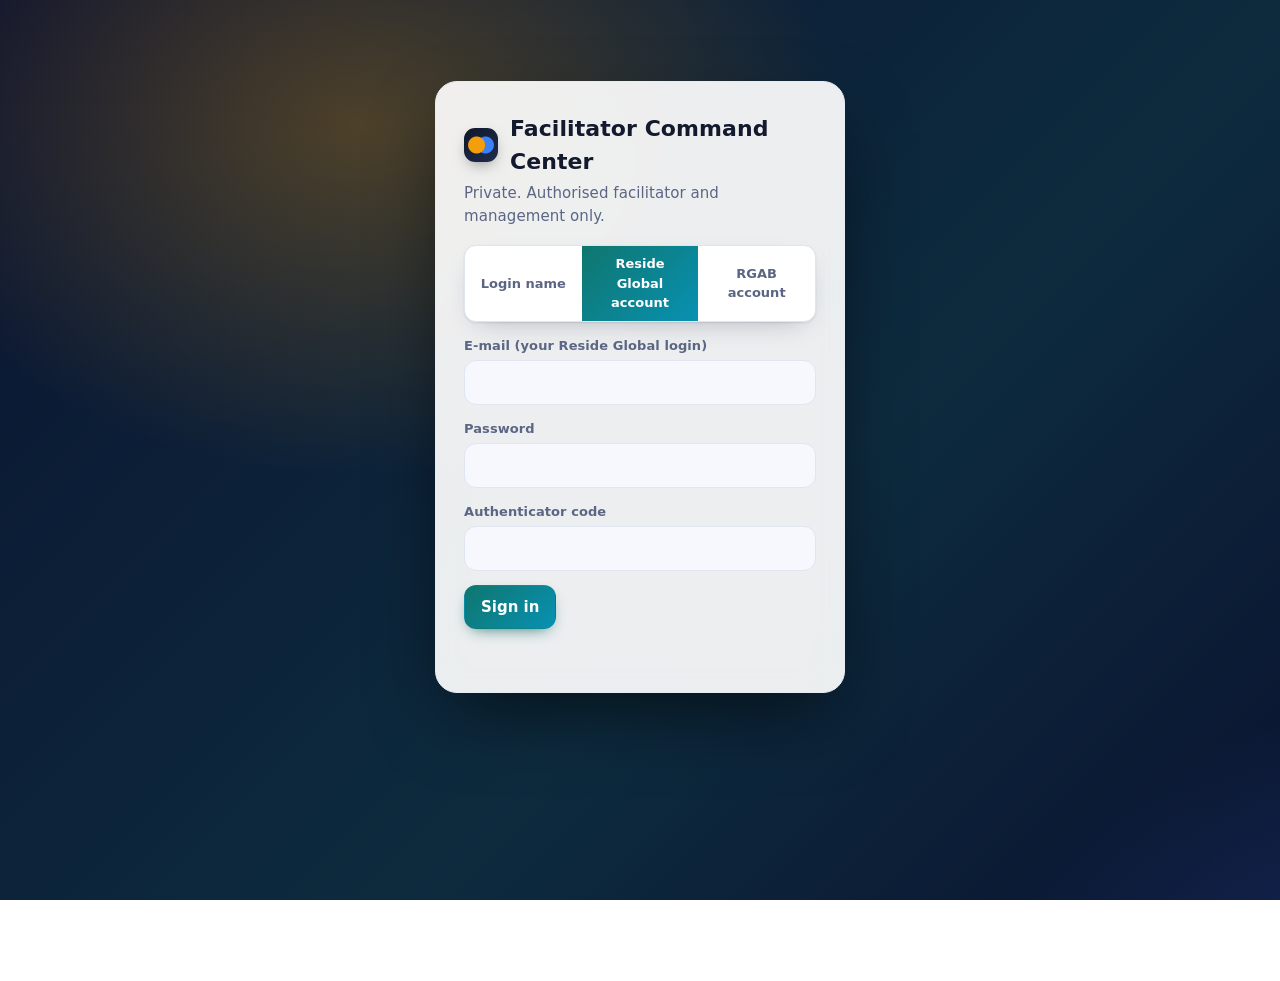
==== index.html @ 6a48bb51 "Sign in with the RGAB company login (second factor required) Co-Authored-By: Claude Sonnet 5.5 <nore" ====
<!doctype html>
<html lang="en">
<head>
<meta charset="utf-8">
<meta name="viewport" content="width=device-width, initial-scale=1">
<meta http-equiv="Content-Security-Policy" content="default-src 'none'; script-src 'self'; style-src 'self'; connect-src 'self' https://mkgsdipztitmxvixguhp.supabase.co https://prefxyrxilbxmtydtnqi.supabase.co https://ejbrvrzijsqytsrqgfqs.supabase.co; media-src 'self'; img-src 'self' data:; frame-src https://www.youtube-nocookie.com; base-uri 'none'; form-action 'none'">
<meta name="robots" content="noindex,nofollow">
<title>Facilitator Command Center</title>
<link rel="stylesheet" href="app.css">
</head>
<body>
<div id="app" aria-live="polite"></div>
<noscript>This application needs JavaScript.</noscript>
<script src="config.js"></script>
<script src="app.js"></script>
<script src="tour.js"></script>
</body>
</html>
---- app.css ----
/* Facilitator Command Center - "Aurora" theme. System fonts only; no inline styles anywhere (strict CSP). Every animation is off for reduced-motion users. */
:root {
  --bg: #eef1f8; --bg2: #e3e9fb; --panel: #ffffff; --panel2: #f6f8fd; --fg: #141a2e; --muted: #5b6684; --line: #dfe5f1;
  --brand: #0f766e; --brand2: #0891b2; --brand-fg: #ffffff; --ok: #0f8f62; --warn: #b45309; --bad: #d92d20;
  --rgos: #a64b00; --rgos-bg: #fff2d9; --rgos-ac: #f59e0b;
  --rgab: #1d4ed8; --rgab-bg: #e2ebff; --rgab-ac: #3b82f6;
  --focus: #0ea5e9; --shadow: 0 1px 2px #1b25461a, 0 10px 28px -14px #1b254659; --radius: 16px;
}
@media (prefers-color-scheme: dark) {
  :root { --bg: #0a0f1d; --bg2: #101831; --panel: #131a2d; --panel2: #18213a; --fg: #e9edfb; --muted: #9aa6c6; --line: #263154; --brand: #2dd4bf; --brand2: #38bdf8; --brand-fg: #04201d;
    --ok: #4ade9c; --warn: #fbbf5e; --bad: #ff8a80; --rgos: #fbbf5e; --rgos-bg: #3a2a0d; --rgos-ac: #f59e0b; --rgab: #8fb5ff; --rgab-bg: #15264d; --rgab-ac: #5b8cff;
    --focus: #38bdf8; --shadow: 0 1px 2px #0006, 0 14px 34px -16px #000a; }
}
* { box-sizing: border-box; }
html { scroll-behavior: smooth; }
body { margin: 0; color: var(--fg); font: 15px/1.5 "Segoe UI Variable Text", "Segoe UI", system-ui, -apple-system, Roboto, sans-serif; letter-spacing: .005em; min-height: 100vh;
  background: radial-gradient(1100px 420px at 85% -120px, color-mix(in srgb, var(--brand2) 16%, transparent), transparent 70%), radial-gradient(900px 380px at -10% -100px, color-mix(in srgb, var(--rgos-ac) 14%, transparent), transparent 70%), linear-gradient(180deg, var(--bg2) 0, var(--bg) 360px), var(--bg); background-attachment: fixed; }
button, input, select, textarea { font: inherit; color: inherit; }
:focus-visible { outline: 3px solid var(--focus); outline-offset: 2px; }
a { color: var(--brand); }
.hidden { display: none !important; }

/* ------------------------------------------------------------ login */
body:has(.login) { background: radial-gradient(700px 500px at 20% 10%, color-mix(in srgb, var(--rgos-ac) 28%, transparent), transparent 70%), radial-gradient(800px 560px at 85% 85%, color-mix(in srgb, var(--rgab-ac) 30%, transparent), transparent 70%), linear-gradient(135deg, #0b1330, #0d2b3e 60%, #0b1330); background-attachment: fixed; }
.login { max-width: 410px; margin: 9vh auto; padding: 30px 28px 24px; background: color-mix(in srgb, var(--panel) 92%, transparent); backdrop-filter: blur(14px); border: 1px solid color-mix(in srgb, #fff 24%, var(--line)); border-radius: 22px; box-shadow: 0 30px 80px -20px #000a; }
.login h1 { margin: 0 0 4px; font-size: 22px; display: flex; align-items: center; gap: 12px; }
.login h1::before, .topbar h1::before { content: ""; flex: none; width: 34px; height: 34px; border-radius: 11px; box-shadow: 0 6px 16px -6px #0008;
  background: radial-gradient(circle at 37% 50%, var(--rgos-ac) 0 8px, transparent 9px), radial-gradient(circle at 63% 50%, var(--rgab-ac) 0 8px, transparent 9px), linear-gradient(140deg, #0f172a, #1f2d4d); }
.login p { margin: 0 0 18px; color: var(--muted); }
.field { display: grid; gap: 5px; margin-bottom: 14px; }
.field label { font-size: 13px; font-weight: 600; color: var(--muted); }
.field input, .field select, input[type="date"], input[type="search"], input[type="text"], input[type="time"], input[type="datetime-local"], select { padding: 10px 12px; border: 1px solid var(--line); border-radius: 12px; background: var(--panel2); transition: border-color .15s, box-shadow .15s, background-color .15s; }
.field input:focus, input:focus, select:focus { outline: none; border-color: var(--focus); box-shadow: 0 0 0 4px color-mix(in srgb, var(--focus) 25%, transparent); background: var(--panel); }
.btn { padding: 10px 16px; border-radius: 12px; border: 1px solid transparent; background: linear-gradient(135deg, var(--brand), var(--brand2)); color: var(--brand-fg); font-weight: 600; cursor: pointer; box-shadow: 0 6px 16px -8px color-mix(in srgb, var(--brand) 80%, #000); }
.btn.secondary { background: var(--panel); color: var(--fg); border-color: var(--line); box-shadow: none; font-weight: 500; }
.btn.danger { background: linear-gradient(135deg, #e5483d, #b42318); color: #fff; box-shadow: 0 6px 16px -8px #b42318; }
.btn:disabled { opacity: .45; cursor: not-allowed; box-shadow: none; filter: grayscale(.4); }
.err { color: var(--bad); min-height: 1.4em; }
.ok { color: var(--ok); }

/* ------------------------------------------------------------ shell */
.topbar { display: flex; flex-wrap: wrap; align-items: center; gap: 10px; padding: 12px 22px; background: color-mix(in srgb, var(--panel) 78%, transparent); backdrop-filter: blur(16px) saturate(1.4); border-bottom: 1px solid var(--line); position: sticky; top: 0; z-index: 5; }
.topbar h1 { font-size: 18px; margin: 0 auto 0 0; display: flex; align-items: center; gap: 12px; letter-spacing: -.01em; }
.badge { padding: 4px 12px; border-radius: 999px; font-size: 12px; font-weight: 600; border: 1px solid var(--line); background: var(--panel2); color: var(--muted); }
.badge.warn { border-color: var(--warn); color: var(--warn); } .badge.bad { border-color: var(--bad); color: var(--bad); } .badge.ok { border-color: var(--ok); color: var(--ok); }
.banner { padding: 10px 22px; background: linear-gradient(90deg, #b42318, #e5483d); color: #fff; font-weight: 700; text-align: center; letter-spacing: .01em; }
.synth { padding: 7px 22px; background: color-mix(in srgb, var(--rgos-ac) 18%, var(--panel)); color: var(--fg); font-size: 12.5px; border-bottom: 1px solid var(--line); text-align: center; }
nav.tabs { display: flex; flex-wrap: wrap; gap: 6px; padding: 14px 22px 0; max-width: 1320px; margin: 0 auto; }
nav.tabs button { padding: 9px 16px; border: 1px solid transparent; border-radius: 999px; background: transparent; color: var(--muted); font-weight: 600; cursor: pointer; }
nav.tabs button:hover { background: color-mix(in srgb, var(--panel) 80%, transparent); color: var(--fg); }
nav.tabs button[aria-selected="true"] { background: var(--panel); color: var(--fg); border-color: var(--line); box-shadow: var(--shadow); }
nav.tabs button[aria-selected="true"]::after { content: ""; position: absolute; left: 18px; right: 18px; bottom: 3px; height: 3px; border-radius: 3px; background: linear-gradient(90deg, var(--brand), var(--brand2)); }
main { padding: 18px 22px 60px; max-width: 1320px; margin: 0 auto; }
.card { background: var(--panel); border: 1px solid var(--line); border-radius: var(--radius); padding: 18px; margin-bottom: 16px; box-shadow: var(--shadow); }
.card h2 { margin: 0 0 10px; font-size: 17px; letter-spacing: -.005em; }
.toolbar { display: flex; flex-wrap: wrap; gap: 10px; align-items: center; margin-bottom: 14px; }
.seg { display: inline-flex; border: 1px solid var(--line); border-radius: 12px; overflow: hidden; background: var(--panel); box-shadow: var(--shadow); }
.seg button { padding: 8px 14px; background: transparent; border: 0; cursor: pointer; font-weight: 600; color: var(--muted); }
.seg button:hover { color: var(--fg); background: var(--panel2); }
.seg button[aria-pressed="true"] { background: linear-gradient(135deg, var(--brand), var(--brand2)); color: var(--brand-fg); }
.title { font-weight: 700; margin: 0 6px; font-size: 16px; }

/* live numbers above the calendar (click to filter) */
.stats { display: grid; grid-template-columns: repeat(auto-fit, minmax(150px, 1fr)); gap: 12px; margin-bottom: 16px; }
.stat { position: relative; text-align: left; padding: 14px 16px 12px; border-radius: var(--radius); border: 1px solid var(--line); background: var(--panel); box-shadow: var(--shadow); cursor: pointer; overflow: hidden; }
.stat::before { content: ""; position: absolute; left: 0; top: 0; bottom: 0; width: 5px; background: var(--muted); }
.stat.s-RGOS::before { background: var(--rgos-ac); } .stat.s-RGAB::before { background: var(--rgab-ac); } .stat.s-ALL::before { background: linear-gradient(180deg, var(--brand), var(--brand2)); } .stat.s-ATT::before { background: var(--warn); }
.stat .num { display: block; font-size: 30px; line-height: 1.1; font-weight: 800; letter-spacing: -.02em; }
.stat .lbl { font-size: 12.5px; color: var(--muted); font-weight: 600; text-transform: uppercase; letter-spacing: .05em; }
.stat[aria-pressed="true"] { border-color: var(--focus); box-shadow: 0 0 0 3px color-mix(in srgb, var(--focus) 28%, transparent), var(--shadow); }
.stat.s-RGOS .num { color: var(--rgos); } .stat.s-RGAB .num { color: var(--rgab); } .stat.s-ATT .num { color: var(--warn); }

/* company markers: colour AND shape/text, never colour alone */
.co { display: inline-flex; align-items: center; gap: 5px; padding: 2px 10px; border-radius: 8px; font-size: 12px; font-weight: 800; letter-spacing: .03em; }
.co-RGOS { background: var(--rgos-bg); color: var(--rgos); border: 1px solid color-mix(in srgb, var(--rgos-ac) 55%, transparent); }
.co-RGOS::before { content: "\25A0"; color: var(--rgos-ac); }
.co-RGAB { background: var(--rgab-bg); color: var(--rgab); border: 1px solid color-mix(in srgb, var(--rgab-ac) 55%, transparent); }
.co-RGAB::before { content: "\25CF"; color: var(--rgab-ac); }

/* calendar */
.dayrow { position: relative; display: grid; grid-template-columns: 64px 1fr; gap: 10px; padding: 5px 0; min-height: 38px; }
.dayrow::before { content: ""; position: absolute; left: 70px; top: 0; bottom: 0; width: 2px; background: var(--line); display: none; }
.dayrow + .dayrow { border-top: 1px dashed color-mix(in srgb, var(--line) 80%, transparent); }
.dayrow .t { color: var(--muted); font-variant-numeric: tabular-nums; font-weight: 700; padding-top: 10px; }
.ev { display: grid; gap: 6px; padding: 11px 14px; border-radius: 14px; border: 1px solid var(--line); border-left: 6px solid; background: var(--panel2); cursor: pointer; text-align: left; width: 100%; margin: 2px 0; box-shadow: 0 1px 2px #1b25460f; }
.ev.RGOS { border-left-color: var(--rgos-ac); background: linear-gradient(100deg, color-mix(in srgb, var(--rgos-bg) 85%, var(--panel)), var(--panel2) 55%); }
.ev.RGAB { border-left-color: var(--rgab-ac); background: linear-gradient(100deg, color-mix(in srgb, var(--rgab-bg) 85%, var(--panel)), var(--panel2) 55%); }
.ev.cancelled, .ev.no_show { opacity: .62; filter: saturate(.55); }
.ev.cancelled .l1 > span:not(.co):not(.note) { text-decoration: line-through; }
.ev .l1 { display: flex; flex-wrap: wrap; gap: 9px; align-items: center; }
.chips { display: flex; flex-wrap: wrap; gap: 5px; }
.chip { font-size: 12px; font-weight: 600; padding: 2px 9px; border-radius: 999px; border: 1px solid var(--line); background: color-mix(in srgb, var(--panel) 85%, transparent); color: var(--muted); }
.chip.ok { color: var(--ok); border-color: color-mix(in srgb, var(--ok) 45%, transparent); background: color-mix(in srgb, var(--ok) 11%, transparent); }
.chip.warn { color: var(--warn); border-color: color-mix(in srgb, var(--warn) 45%, transparent); background: color-mix(in srgb, var(--warn) 11%, transparent); }
.chip.bad { color: var(--bad); border-color: color-mix(in srgb, var(--bad) 45%, transparent); background: color-mix(in srgb, var(--bad) 10%, transparent); }
.note { font-size: 12.5px; color: var(--muted); }
.mark { font-size: 12.5px; font-weight: 600; color: var(--muted); padding: 7px 12px; background: repeating-linear-gradient(45deg, transparent 0 7px, color-mix(in srgb, var(--line) 80%, transparent) 7px 8px); border: 1px dashed var(--line); border-radius: 10px; }
.nowline { display: flex; align-items: center; gap: 8px; color: var(--bad); font-weight: 800; font-size: 12px; text-transform: uppercase; letter-spacing: .08em; padding-top: 6px; }
.nowline::before { content: ""; width: 10px; height: 10px; border-radius: 50%; background: var(--bad); box-shadow: 0 0 0 0 color-mix(in srgb, var(--bad) 50%, transparent); }
.nowline::after { content: ""; flex: 1; height: 2px; background: linear-gradient(90deg, var(--bad), transparent); }
.week { display: grid; grid-template-columns: repeat(7, minmax(165px, 1fr)); gap: 10px; overflow-x: auto; padding-bottom: 6px; }
.week .col { background: var(--panel); border: 1px solid var(--line); border-radius: var(--radius); padding: 10px; min-width: 165px; box-shadow: var(--shadow); }
.week .col.today { border-color: var(--focus); box-shadow: 0 0 0 3px color-mix(in srgb, var(--focus) 22%, transparent), var(--shadow); }
.week h3 { margin: 0 0 8px; font-size: 13px; color: var(--muted); text-transform: uppercase; letter-spacing: .05em; }
.week .col.today h3 { color: var(--focus); }
.month { display: grid; grid-template-columns: repeat(7, 1fr); gap: 6px; }
.month .dow { font-size: 12px; font-weight: 700; color: var(--muted); text-align: center; text-transform: uppercase; letter-spacing: .05em; }
.month .cell { background: var(--panel); border: 1px solid var(--line); border-radius: 12px; min-height: 100px; padding: 7px; cursor: pointer; text-align: left; display: block; width: 100%; box-shadow: 0 1px 2px #1b25460f; }
.month .cell.other { opacity: .45; }
.month .cell.today { border-color: var(--focus); box-shadow: 0 0 0 3px color-mix(in srgb, var(--focus) 22%, transparent); }
.month .cell .d { font-size: 12.5px; font-weight: 700; color: var(--muted); }
.month .mini { display: block; font-size: 11px; font-weight: 600; margin-top: 3px; padding: 1px 6px; border-radius: 6px; white-space: nowrap; overflow: hidden; text-overflow: ellipsis; }
.month .mini.RGOS { background: var(--rgos-bg); color: var(--rgos); border-left: 3px solid var(--rgos-ac); }
.month .mini.RGAB { background: var(--rgab-bg); color: var(--rgab); border-left: 3px solid var(--rgab-ac); }

.menus { display: inline-flex; gap: 8px; flex-wrap: wrap; }
.menus select { font-weight: 600; cursor: pointer; padding-right: 8px; box-shadow: var(--shadow); }

/* tables / lists */
table { width: 100%; border-collapse: collapse; }
th, td { text-align: left; padding: 9px 10px; border-bottom: 1px solid var(--line); vertical-align: top; font-size: 14px; }
th { color: var(--muted); font-weight: 700; font-size: 12px; text-transform: uppercase; letter-spacing: .05em; }
tbody tr { transition: background-color .15s; }
tbody tr:hover { background: var(--panel2); }
.grid2 { display: grid; grid-template-columns: repeat(auto-fit, minmax(330px, 1fr)); gap: 16px; }

/* drawer + dialogs */
.drawer { position: fixed; top: 0; right: 0; bottom: 0; width: min(540px, 100vw); background: var(--panel); border-left: 1px solid var(--line); border-radius: 22px 0 0 22px; box-shadow: -18px 0 50px -16px #000a; padding: 20px; overflow: auto; z-index: 20; }
.drawer h2 { margin: 14px 0 8px; font-size: 20px; letter-spacing: -.01em; display: flex; gap: 10px; align-items: center; flex-wrap: wrap; }
.kv { display: grid; grid-template-columns: 160px 1fr; gap: 7px 12px; margin: 10px 0; padding: 14px; background: var(--panel2); border: 1px solid var(--line); border-radius: 14px; }
.kv dt { color: var(--muted); font-size: 13px; font-weight: 600; }
.kv dd { margin: 0; font-weight: 500; }
.actions { display: flex; flex-wrap: wrap; gap: 8px; margin: 14px 0; }
.timeline { list-style: none; padding: 0 0 0 16px; margin: 0; font-size: 13.5px; border-left: 2px solid var(--line); }
.timeline li { position: relative; padding: 5px 0 5px 10px; }
.timeline li::before { content: ""; position: absolute; left: -22px; top: 11px; width: 10px; height: 10px; border-radius: 50%; background: linear-gradient(135deg, var(--brand), var(--brand2)); box-shadow: 0 0 0 3px var(--panel); }
dialog { border: 1px solid var(--line); border-radius: 22px; background: var(--panel); color: var(--fg); max-width: 580px; padding: 22px; box-shadow: 0 30px 80px -20px #000b; }
dialog::backdrop { background: #070b1699; backdrop-filter: blur(3px); }
.brandbox { border: 1px solid var(--line); border-radius: 14px; padding: 14px; margin: 12px 0; background: var(--panel2); }
.brandbox.brand-RGOS { border-top: 8px solid var(--rgos-ac); }
.brandbox.brand-RGAB { border-top: 8px solid var(--rgab-ac); }
.brandhead { margin-bottom: 8px; }
.brandbox ul { margin: 6px 0; padding-left: 20px; }
.scroll-x { overflow-x: auto; }
.month .cell .d { display: inline-block; min-width: 1.6em; }
.month .cell .n { display: inline-block; float: right; background: linear-gradient(135deg, var(--brand), var(--brand2)); color: var(--brand-fg); border-radius: 999px; padding: 0 8px; font-size: 12px; font-weight: 800; }

/* toasts */
.toasts { position: fixed; left: 50%; bottom: 26px; transform: translateX(-50%); z-index: 120; display: grid; gap: 8px; justify-items: center; pointer-events: none; }
.toast { padding: 11px 18px 11px 14px; border-radius: 999px; background: #0e1730; color: #fff; font-weight: 600; box-shadow: 0 14px 34px -10px #000c; display: flex; align-items: center; gap: 10px; border: 1px solid #ffffff22; }
.toast::before { content: "\2713"; display: grid; place-items: center; width: 22px; height: 22px; border-radius: 50%; background: linear-gradient(135deg, var(--brand), var(--brand2)); color: #04201d; font-weight: 900; font-size: 13px; }
.toast.bad::before { content: "!"; background: var(--bad); color: #fff; }
.toast.out { opacity: 0; }

@media (max-width: 720px) {
  main { padding: 10px 12px 50px; } nav.tabs { padding: 10px 12px 0; } .topbar { padding: 10px 12px; }
  .kv { grid-template-columns: 1fr; } .month .cell { min-height: 66px; } .month .mini { display: none; } .month .cell .n { font-weight: 800; }
  .stat .num { font-size: 24px; } .drawer { border-radius: 0; }
}

/* ------------------------------------------------------------ guided tour */
.tour-shade { position: fixed; inset: 0; z-index: 90; background: transparent; }
.tour-hole { position: fixed; z-index: 91; border-radius: 16px; pointer-events: none; box-shadow: 0 0 0 9999px rgba(8, 13, 28, .66), 0 0 0 3px var(--focus), 0 0 34px 6px color-mix(in srgb, var(--focus) 55%, transparent); }
.tour-hole.none { border-radius: 0; box-shadow: 0 0 0 9999px rgba(8, 13, 28, .66); }
.tour-card { position: fixed; z-index: 92; width: min(380px, calc(100vw - 24px)); background: var(--panel); color: var(--fg); border: 1px solid var(--line); border-radius: 20px; padding: 18px 18px 14px; box-shadow: 0 24px 60px -12px #000a; opacity: 0; }
.tour-card.in { opacity: 1; }
.tour-count { font-size: 12px; font-weight: 700; color: var(--brand); text-transform: uppercase; letter-spacing: .08em; }
.tour-title { margin: 4px 0 6px; font-size: 20px; letter-spacing: -.01em; }
.tour-text { margin: 0 0 12px; color: var(--fg); }
.tour-dots { display: flex; gap: 5px; margin-bottom: 12px; flex-wrap: wrap; }
.tour-dot { width: 8px; height: 8px; border-radius: 999px; background: var(--line); }
.tour-dot.done { background: var(--muted); }
.tour-dot.on { background: linear-gradient(90deg, var(--brand), var(--brand2)); width: 22px; }
.tour-row { display: flex; gap: 8px; justify-content: flex-end; align-items: center; }
.tour-skip { margin-right: auto; background: transparent; border: 0; color: var(--muted); cursor: pointer; text-decoration: underline; padding: 6px; }
#tour-btn.hint { border-color: var(--focus); color: var(--focus); }

/* ------------------------------------------------------------ motion */
@media (prefers-reduced-motion: no-preference) {
  .tour-hole { transition: top .5s cubic-bezier(.2, .8, .2, 1), left .5s cubic-bezier(.2, .8, .2, 1), width .5s cubic-bezier(.2, .8, .2, 1), height .5s cubic-bezier(.2, .8, .2, 1); }
  .tour-card { transition: left .5s cubic-bezier(.2, .8, .2, 1), top .5s cubic-bezier(.2, .8, .2, 1), opacity .25s, transform .3s; transform: translateY(10px) scale(.97); }
  .tour-card.in { transform: none; }
  .tour-dot { transition: width .3s, background .3s; }
  #tour-btn.hint { animation: tourpulse 2s ease-in-out infinite; }
  @keyframes tourpulse { 0%, 100% { box-shadow: 0 0 0 0 #0ea5e955; } 50% { box-shadow: 0 0 0 8px #0ea5e900; } }

  .enter { animation: enter .32s cubic-bezier(.2, .8, .2, 1) both; }
  @keyframes enter { from { opacity: 0; transform: translateY(10px); } to { opacity: 1; transform: none; } }
  .enter .dayrow, .enter .col, .enter .card, .enter .cell, .enter .stat { animation: enter .38s cubic-bezier(.2, .8, .2, 1) both; }
  .enter .dayrow:nth-child(2) { animation-delay: .03s; } .enter .dayrow:nth-child(3) { animation-delay: .07s; } .enter .dayrow:nth-child(4) { animation-delay: .11s; }
  .enter .dayrow:nth-child(5) { animation-delay: .15s; } .enter .dayrow:nth-child(6) { animation-delay: .19s; } .enter .dayrow:nth-child(n+7) { animation-delay: .23s; }
  .enter .col:nth-child(2) { animation-delay: .04s; } .enter .col:nth-child(3) { animation-delay: .08s; } .enter .col:nth-child(4) { animation-delay: .12s; }
  .enter .col:nth-child(5) { animation-delay: .16s; } .enter .col:nth-child(6) { animation-delay: .2s; } .enter .col:nth-child(7) { animation-delay: .24s; }
  .enter .card:nth-child(2) { animation-delay: .06s; } .enter .card:nth-child(3) { animation-delay: .12s; } .enter .card:nth-child(n+4) { animation-delay: .18s; }
  .enter .stat:nth-child(2) { animation-delay: .05s; } .enter .stat:nth-child(3) { animation-delay: .1s; } .enter .stat:nth-child(4) { animation-delay: .15s; }

  .ev, .month .cell, .btn, .seg button, .tabs button, .chip, .stat { transition: transform .16s ease, box-shadow .16s ease, background-color .16s ease, border-color .16s ease, color .16s ease, filter .16s ease; }
  .ev:hover { transform: translateX(4px); box-shadow: 0 10px 26px -12px #0007; }
  .month .cell:hover { transform: translateY(-3px); box-shadow: 0 12px 24px -12px #0006; }
  .stat:hover { transform: translateY(-3px); box-shadow: 0 14px 28px -14px #0007; }
  .btn:not(:disabled):hover { transform: translateY(-1px); filter: brightness(1.07); }
  .btn:not(:disabled):active { transform: translateY(0) scale(.97); filter: none; }
  .tabs button[aria-selected="true"]::after { animation: tabline .35s cubic-bezier(.2, .8, .2, 1) both; transform-origin: left; }
  @keyframes tabline { from { transform: scaleX(0); } }
  .drawer { animation: slide .3s cubic-bezier(.2, .8, .2, 1); }
  @keyframes slide { from { transform: translateX(44px); opacity: 0; } }
  dialog[open] { animation: pop .24s cubic-bezier(.2, .8, .2, 1); }
  dialog::backdrop { animation: fadein .24s ease both; }
  @keyframes pop { from { opacity: 0; transform: translateY(14px) scale(.96); } }
  @keyframes fadein { from { opacity: 0; } }
  .banner { animation: bannerpulse 2.4s ease-in-out infinite; }
  @keyframes bannerpulse { 0%, 100% { filter: none; } 50% { filter: brightness(1.2); } }
  .login { animation: enter .55s cubic-bezier(.2, .8, .2, 1) both; }
  body:has(.login) { background-size: 140% 140%, 140% 140%, 100% 100%; animation: aurora 14s ease-in-out infinite alternate; }
  @keyframes aurora { from { background-position: 0% 0%, 100% 100%, 0 0; } to { background-position: 30% 20%, 70% 80%, 0 0; } }
  .nowline::before { animation: nowpulse 1.8s ease-out infinite; }
  @keyframes nowpulse { 0% { box-shadow: 0 0 0 0 color-mix(in srgb, var(--bad) 55%, transparent); } 100% { box-shadow: 0 0 0 10px transparent; } }
  .toast { animation: toastin .3s cubic-bezier(.2, .8, .2, 1) both; transition: opacity .3s, transform .3s; }
  .toast.out { transform: translateY(8px); }
  @keyframes toastin { from { opacity: 0; transform: translateY(14px) scale(.96); } }
  .enter .stat .num { animation: numpop .45s cubic-bezier(.2, .9, .3, 1.3) both; }
  @keyframes numpop { from { transform: scale(.7); opacity: 0; } }
}
.tabs button { position: relative; }

/* ------------------------------------------------------------ left menu (wide screens) and tutorials */
@media (min-width: 960px) {
  nav.tabs { position: fixed; left: 0; top: 69px; bottom: 0; width: 232px; flex-direction: column; flex-wrap: nowrap; gap: 4px; padding: 18px 14px; margin: 0; max-width: none; overflow-y: auto;
    background: color-mix(in srgb, var(--panel) 70%, transparent); backdrop-filter: blur(14px); border-right: 1px solid var(--line); z-index: 4; }
  nav.tabs button { text-align: left; border-radius: 12px; padding: 11px 14px; width: 100%; }
  nav.tabs button[aria-selected="true"]::after { left: 0; right: auto; top: 10px; bottom: 10px; width: 4px; height: auto; }
  nav.tabs button[data-tab="tutorials"] { margin-top: auto; border: 1px dashed var(--line); }
  main { margin-left: 232px; max-width: none; padding-left: 28px; padding-right: 28px; }
  body:has(.synth) nav.tabs { top: 102px; }
}
.tutorials { display: grid; grid-template-columns: minmax(0, 2fr) minmax(260px, 1fr); gap: 16px; align-items: start; }
@media (max-width: 900px) { .tutorials { grid-template-columns: 1fr; } }
.player { width: 100%; border-radius: 14px; background: #000; max-height: 62vh; }
.chap { display: flex; gap: 12px; align-items: flex-start; width: 100%; text-align: left; padding: 10px 12px; margin-bottom: 8px; border-radius: 14px; border: 1px solid var(--line); background: var(--panel2); cursor: pointer; }
.chap.on { border-color: var(--focus); box-shadow: 0 0 0 3px color-mix(in srgb, var(--focus) 22%, transparent); }
.chap-n { flex: none; width: 28px; height: 28px; border-radius: 50%; display: grid; place-items: center; font-weight: 800; color: var(--brand-fg); background: linear-gradient(135deg, var(--brand), var(--brand2)); }
.chap-t { display: grid; gap: 2px; }
@media (prefers-reduced-motion: no-preference) { .chap { transition: transform .15s, box-shadow .15s, border-color .15s; } .chap:hover { transform: translateX(3px); } }

.login-methods { display: flex; margin: 0 0 14px; } .login-methods button { flex: 1; font-size: 13px; }
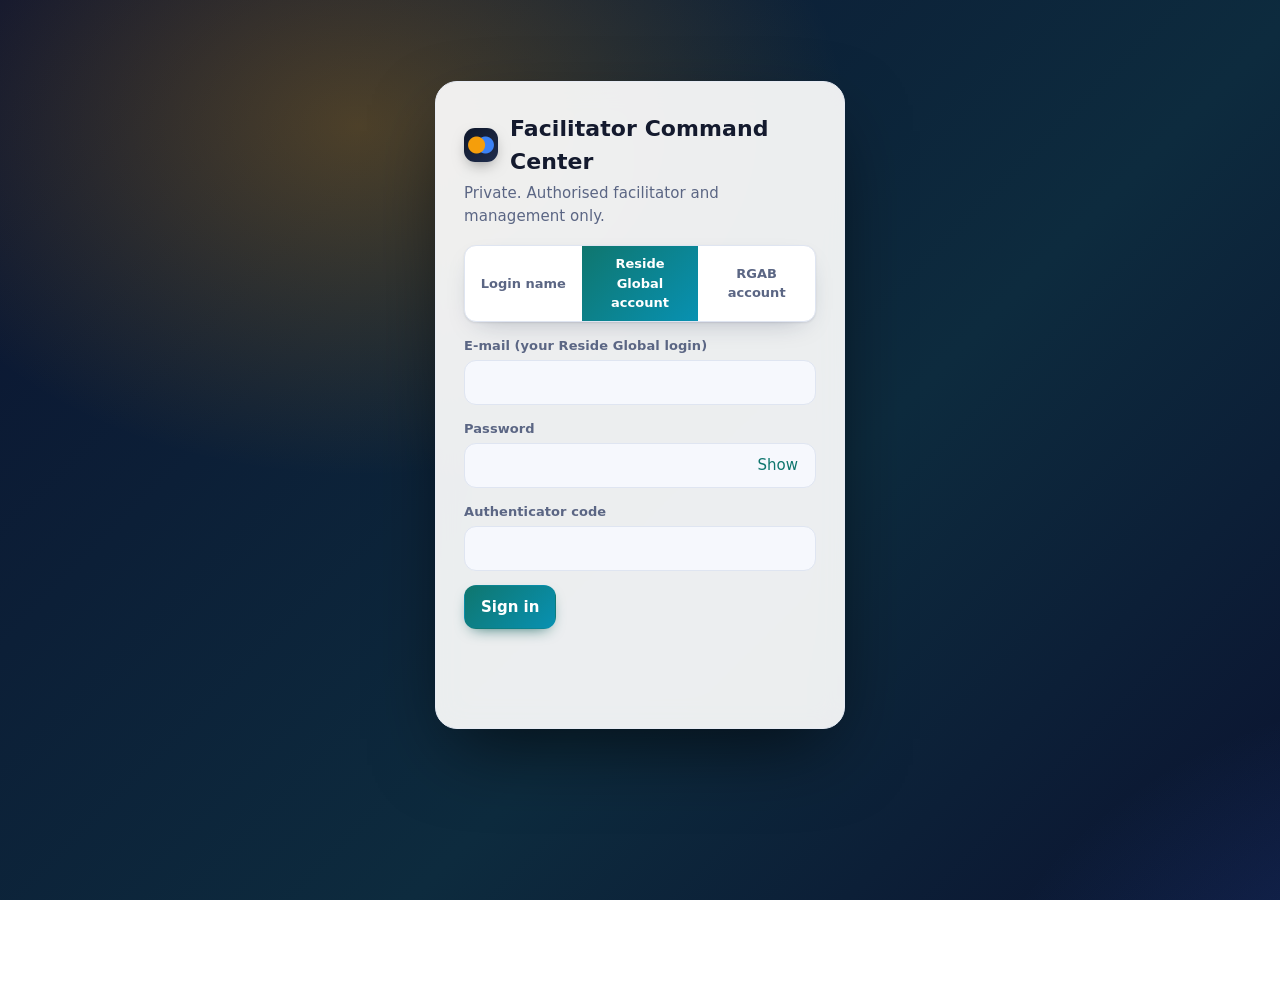
==== commit 941da59c: "Documents: live side-by-side viewer for the facilitator and owners (nothing stored, audited) Co-Auth" ====
--- a/index.html
+++ b/index.html
@@ -3,7 +3,7 @@
 <head>
 <meta charset="utf-8">
 <meta name="viewport" content="width=device-width, initial-scale=1">
-<meta http-equiv="Content-Security-Policy" content="default-src 'none'; script-src 'self'; style-src 'self'; connect-src 'self' https://mkgsdipztitmxvixguhp.supabase.co https://prefxyrxilbxmtydtnqi.supabase.co https://ejbrvrzijsqytsrqgfqs.supabase.co; media-src 'self'; img-src 'self' data:; frame-src https://www.youtube-nocookie.com; base-uri 'none'; form-action 'none'">
+<meta http-equiv="Content-Security-Policy" content="default-src 'none'; script-src 'self'; style-src 'self'; connect-src 'self' https://mkgsdipztitmxvixguhp.supabase.co https://prefxyrxilbxmtydtnqi.supabase.co https://ejbrvrzijsqytsrqgfqs.supabase.co; media-src 'self'; img-src 'self' data: blob:; frame-src 'self' blob: https://www.youtube-nocookie.com; base-uri 'none'; form-action 'none'">
 <meta name="robots" content="noindex,nofollow">
 <title>Facilitator Command Center</title>
 <link rel="stylesheet" href="app.css">
--- a/app.css
+++ b/app.css
@@ -94,6 +94,35 @@
 .chip.warn { color: var(--warn); border-color: color-mix(in srgb, var(--warn) 45%, transparent); background: color-mix(in srgb, var(--warn) 11%, transparent); }
 .chip.bad { color: var(--bad); border-color: color-mix(in srgb, var(--bad) 45%, transparent); background: color-mix(in srgb, var(--bad) 10%, transparent); }
 .note { font-size: 12.5px; color: var(--muted); }
+.scroll-x { overflow-x: auto; }
+.stat .note { display: block; margin-top: 3px; text-transform: none; letter-spacing: 0; font-weight: 500; }
+.history-note { border-left: 4px solid var(--muted); padding: 8px 12px; background: color-mix(in srgb, var(--muted) 10%, transparent); border-radius: 8px; }
+.previewframe { width: 100%; min-height: 260px; border: 1px solid var(--line); border-radius: 10px; background: #fff; display: block; }
+.btn.loading::after { content: ""; display: inline-block; width: 14px; height: 14px; margin-left: 10px; vertical-align: -2px; border: 2px solid #fff8; border-top-color: #fff; border-radius: 50%; animation: spin .7s linear infinite; }
+@keyframes spin { to { transform: rotate(360deg); } }
+.login-status { min-height: 1.4em; margin: 8px 0 0; }
+.wide-card { grid-column: 1 / -1; }
+.rankings { display: grid; gap: 16px; margin: 16px 0; }
+.rankcard.brand-RGOS { border-top: 6px solid var(--rgos-ac); } .rankcard.brand-RGAB { border-top: 6px solid var(--rgab-ac); }
+.rankcard td.rank { font-weight: 800; font-size: 15px; white-space: nowrap; }
+.rankcard tr.top1 { background: color-mix(in srgb, #f5c542 14%, transparent); } .rankcard tr.top2 { background: color-mix(in srgb, #9aa5b1 11%, transparent); } .rankcard tr.top3 { background: color-mix(in srgb, #cd7f32 11%, transparent); }
+.pwwrap { position: relative; display: block; }
+.pwwrap input { width: 100%; padding-right: 74px; box-sizing: border-box; }
+.pwtoggle { position: absolute; right: 8px; top: 50%; transform: translateY(-50%); border: 0; background: transparent; color: var(--brand, #0f766e); font: 700 13px/1 inherit; cursor: pointer; padding: 8px 10px; border-radius: 8px; }
+.pwtoggle:hover, .pwtoggle:focus-visible { background: color-mix(in srgb, var(--brand, #0f766e) 12%, transparent); outline: none; }
+.docs-dialog { width: min(1500px, 96vw); height: 92vh; max-width: none; border: 0; border-radius: 16px; padding: 18px 20px; box-shadow: 0 30px 80px #000a; overflow: auto; }
+.docs-dialog::backdrop { background: #050a1acc; }
+.docs-head { display: flex; justify-content: space-between; align-items: center; gap: 12px; }
+.docgrid { display: grid; grid-template-columns: repeat(auto-fit, minmax(440px, 1fr)); gap: 16px; margin-top: 10px; }
+.docpanel { border: 1px solid var(--line); border-radius: 12px; padding: 10px 12px; background: var(--panel2, #f8fafc); }
+.docpanel h4 { margin: 4px 0 8px; }
+.docframe { width: 100%; height: 72vh; border: 1px solid var(--line); border-radius: 8px; background: #fff; }
+.docimg { max-width: 100%; max-height: 72vh; display: block; margin: 0 auto; border: 1px solid var(--line); border-radius: 8px; background: #fff; }
+.toolbar-group { display: inline-flex; gap: 8px; align-items: center; flex-wrap: wrap; }
+.funnel-row { display: grid; grid-template-columns: 170px 1fr 44px; gap: 10px; align-items: center; margin: 9px 0; font-size: 13.5px; }
+.funnel-row .fl { color: var(--muted); font-weight: 600; } .funnel-row .fn { text-align: right; font-weight: 800; }
+.ftrack { height: 14px; border-radius: 999px; background: color-mix(in srgb, var(--muted) 16%, transparent); overflow: hidden; }
+.ftrack .fill { display: block; height: 100%; border-radius: 999px; background: linear-gradient(90deg, var(--brand), var(--brand2)); transition: width .5s cubic-bezier(.2, .8, .2, 1); }
 .mark { font-size: 12.5px; font-weight: 600; color: var(--muted); padding: 7px 12px; background: repeating-linear-gradient(45deg, transparent 0 7px, color-mix(in srgb, var(--line) 80%, transparent) 7px 8px); border: 1px dashed var(--line); border-radius: 10px; }
 .nowline { display: flex; align-items: center; gap: 8px; color: var(--bad); font-weight: 800; font-size: 12px; text-transform: uppercase; letter-spacing: .08em; padding-top: 6px; }
 .nowline::before { content: ""; width: 10px; height: 10px; border-radius: 50%; background: var(--bad); box-shadow: 0 0 0 0 color-mix(in srgb, var(--bad) 50%, transparent); }
@@ -243,3 +272,7 @@
 @media (prefers-reduced-motion: no-preference) { .chap { transition: transform .15s, box-shadow .15s, border-color .15s; } .chap:hover { transform: translateX(3px); } }
 
 .login-methods { display: flex; margin: 0 0 14px; } .login-methods button { flex: 1; font-size: 13px; }
+
+.markers { display: flex; flex-wrap: wrap; gap: 6px; margin: 10px 0 4px; } .markers .mk { font-size: 12.5px; padding: 6px 10px; }
+.points { margin-top: 12px; padding: 12px 14px; border: 1px dashed var(--line); border-radius: 14px; background: var(--panel2); } .points h3 { margin: 0 0 6px; font-size: 14px; }
+.pt { display: flex; gap: 10px; align-items: flex-start; padding: 5px 0; cursor: pointer; } .pt input { margin-top: 4px; accent-color: var(--brand); } .pt:has(input:checked) span { text-decoration: line-through; color: var(--muted); }
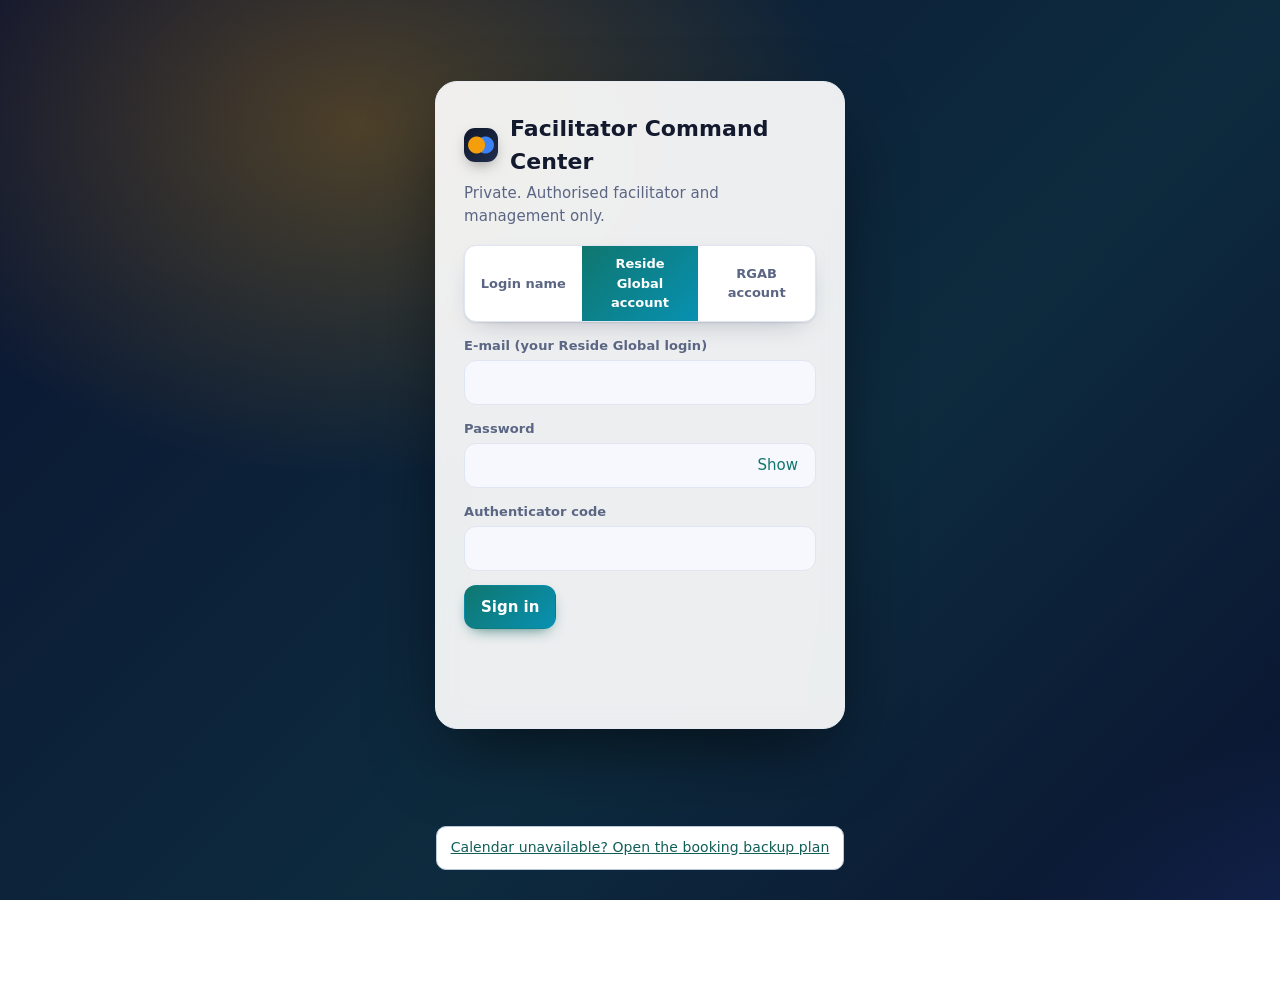
==== commit 4bdd0b21: "Publish API-independent booking continuity guide and offline PDF" ====
--- a/index.html
+++ b/index.html
@@ -3,13 +3,15 @@
 <head>
 <meta charset="utf-8">
 <meta name="viewport" content="width=device-width, initial-scale=1">
-<meta http-equiv="Content-Security-Policy" content="default-src 'none'; script-src 'self'; style-src 'self'; connect-src 'self' https://mkgsdipztitmxvixguhp.supabase.co https://prefxyrxilbxmtydtnqi.supabase.co https://ejbrvrzijsqytsrqgfqs.supabase.co; media-src 'self'; img-src 'self' data: blob:; frame-src 'self' blob: https://www.youtube-nocookie.com; base-uri 'none'; form-action 'none'">
+<meta http-equiv="Content-Security-Policy" content="default-src 'none'; script-src 'self'; style-src 'self'; connect-src 'self' https://mkgsdipztitmxvixguhp.supabase.co https://prefxyrxilbxmtydtnqi.supabase.co https://ejbrvrzijsqytsrqgfqs.supabase.co; media-src 'self'; img-src 'self' data: blob:; frame-src 'self' blob:; base-uri 'none'; form-action 'none'">
 <meta name="robots" content="noindex,nofollow">
 <title>Facilitator Command Center</title>
 <link rel="stylesheet" href="app.css">
+<link rel="stylesheet" href="booking-backup.css">
 </head>
 <body>
 <div id="app" aria-live="polite"></div>
+<footer class="booking-backup-access" aria-label="Booking continuity"><a href="booking-backup.html">Calendar unavailable? Open the booking backup plan</a></footer>
 <noscript>This application needs JavaScript.</noscript>
 <script src="config.js"></script>
 <script src="app.js"></script>
--- a/app.css
+++ b/app.css
@@ -117,7 +117,25 @@
 .docpanel { border: 1px solid var(--line); border-radius: 12px; padding: 10px 12px; background: var(--panel2, #f8fafc); }
 .docpanel h4 { margin: 4px 0 8px; }
 .docframe { width: 100%; height: 72vh; border: 1px solid var(--line); border-radius: 8px; background: #fff; }
+.docactions { margin-top: 8px; }
 .docimg { max-width: 100%; max-height: 72vh; display: block; margin: 0 auto; border: 1px solid var(--line); border-radius: 8px; background: #fff; }
+.notices { display: grid; gap: 10px; margin-bottom: 14px; }
+.notice { border: 2px solid var(--warn, #b45309); border-left-width: 8px; border-radius: 12px; padding: 12px 16px; background: color-mix(in srgb, var(--warn, #b45309) 9%, var(--panel, #fff)); }
+.notice-t { font-size: 17px; }
+.notice-b { white-space: pre-wrap; margin: 6px 0 10px; }
+.notice-f { display: flex; justify-content: space-between; align-items: center; gap: 10px; flex-wrap: wrap; }
+.watermark { position: fixed; inset: 0; z-index: 20; pointer-events: none; display: grid; grid-template-columns: repeat(3, 1fr); align-content: space-around; overflow: hidden; opacity: .16; }
+.watermark span { transform: rotate(-24deg); font: 800 20px/1.2 Segoe UI, system-ui, sans-serif; color: #111; text-align: center; white-space: nowrap; padding: 26px 0; }
+.gate { position: fixed; inset: 0; z-index: 5000; background: #050a1ae6; display: grid; place-items: center; padding: 20px; }
+.gate-box { background: var(--panel, #fff); border-radius: 16px; padding: 22px 26px; max-width: 640px; max-height: 90vh; overflow: auto; box-shadow: 0 30px 80px #000a; border-top: 8px solid var(--warn, #b45309); }
+body.gated { overflow: hidden; }
+.ask-dialog { border: 0; border-radius: 16px; padding: 20px 24px; min-width: min(560px, 92vw); box-shadow: 0 30px 80px #000a; }
+.ask-dialog::backdrop { background: #050a1acc; }
+.slotbox { display: flex; flex-wrap: wrap; gap: 8px; margin: 10px 0; max-height: 260px; overflow: auto; }
+.workspace { margin-top: 12px; }
+.notice-scroll { max-height: min(46vh, 420px); overflow: auto; border: 1px solid var(--line); border-radius: 10px; padding: 8px 14px; margin: 10px 0 6px; background: var(--panel2, #f8fafc); }
+.notice-scroll:focus { outline: 2px solid var(--focus, #0891b2); }
+.notice-item summary { cursor: pointer; }
 .toolbar-group { display: inline-flex; gap: 8px; align-items: center; flex-wrap: wrap; }
 .funnel-row { display: grid; grid-template-columns: 170px 1fr 44px; gap: 10px; align-items: center; margin: 9px 0; font-size: 13.5px; }
 .funnel-row .fl { color: var(--muted); font-weight: 600; } .funnel-row .fn { text-align: right; font-weight: 800; }
@@ -276,3 +294,19 @@
 .markers { display: flex; flex-wrap: wrap; gap: 6px; margin: 10px 0 4px; } .markers .mk { font-size: 12.5px; padding: 6px 10px; }
 .points { margin-top: 12px; padding: 12px 14px; border: 1px dashed var(--line); border-radius: 14px; background: var(--panel2); } .points h3 { margin: 0 0 6px; font-size: 14px; }
 .pt { display: flex; gap: 10px; align-items: flex-start; padding: 5px 0; cursor: pointer; } .pt input { margin-top: 4px; accent-color: var(--brand); } .pt:has(input:checked) span { text-decoration: line-through; color: var(--muted); }
+
+.nextstep { margin: 10px 0; padding: 10px 14px; border-left: 4px solid var(--focus, #0891b2); background: var(--panel2, #f1f5f9); border-radius: 8px; font-weight: 600; }
+.btn.locked, .btn.locked:disabled { border: 2px dashed #94a3b8; background: transparent; color: #64748b; cursor: not-allowed; opacity: 1; }
+.btn.locked::before { content: '\1F512  '; font-size: 0.9em; }
+.btn.next, .btn.next:not(:disabled) { outline: 3px solid #16a34a; outline-offset: 2px; font-weight: 700; }
+.legend { margin: 4px 0 8px; }
+.kv dd.missing { color: #b91c1c; font-weight: 700; }
+.interview-workflow { margin-block: 16px; min-width: 0; }
+.workflow-warning { padding: 12px; border: 1px solid var(--warn); border-radius: 10px; background: var(--panel2); color: var(--fg); overflow-wrap: anywhere; }
+.workflow-steps { padding-left: 24px; margin-bottom: 0; }
+.workflow-steps li { padding: 8px 0 12px 4px; border-bottom: 1px solid var(--line); }
+.workflow-steps li:last-child { border-bottom: 0; }
+.workflow-step-heading { display: flex; flex-wrap: wrap; align-items: center; gap: 8px; }
+.workflow-steps p { margin: 6px 0 0; overflow-wrap: anywhere; }
+.mail-status { padding: 12px; border-left: 4px solid var(--focus); background: var(--panel2); margin-block: 10px; overflow-wrap: anywhere; }
+.interview-workflow .chip { white-space: normal; }
--- a/booking-backup.css
+++ b/booking-backup.css
@@ -0,0 +1,43 @@
+/* Standalone continuity guide: no application state or API dependency. */
+.booking-backup-access { position: relative; z-index: 1; padding: 16px 20px 24px; text-align: center; font: 14px/1.5 "Segoe UI", system-ui, sans-serif; }
+.booking-backup-access a { display: inline-block; max-width: 100%; min-height: 44px; padding: 10px 14px; border: 1px solid #b8c8d8; border-radius: 10px; background: #fff; color: #115e59; overflow-wrap: anywhere; }
+.booking-backup-access a:focus-visible { outline: 3px solid #0891b2; outline-offset: 4px; }
+.backup-page { --backup-bg: #eef3f8; --backup-panel: #fff; --backup-text: #172539; --backup-muted: #4e6078; --backup-line: #d5e0ea; --backup-brand: #0f766e; box-sizing: border-box; margin: 0; color: var(--backup-text); background: var(--backup-bg); font: 16px/1.65 "Segoe UI", system-ui, sans-serif; }
+.backup-page *, .backup-page *::before, .backup-page *::after { box-sizing: inherit; }
+.backup-page a { color: #115e59; text-underline-offset: 3px; }
+.backup-page a:focus-visible { outline: 3px solid #0891b2; outline-offset: 4px; }
+.backup-skip { position: absolute; left: 16px; top: -100px; z-index: 10; padding: 10px 16px; background: #fff; border: 2px solid #115e59; }
+.backup-skip:focus { top: 12px; }
+.backup-header, .backup-main, .backup-footer { width: min(1180px, calc(100% - 32px)); margin-inline: auto; }
+.backup-header { display: flex; flex-wrap: wrap; align-items: center; justify-content: space-between; gap: 12px; padding-block: 24px; }
+.backup-home { font-weight: 700; text-decoration: none; }
+.backup-tag { padding: 4px 10px; color: #435873; border: 1px solid var(--backup-line); border-radius: 999px; font-size: 13px; }
+.backup-intro { padding: clamp(24px, 4vw, 48px); border: 1px solid var(--backup-line); border-radius: 20px; background: var(--backup-panel); box-shadow: 0 10px 30px -24px #1b254650; }
+.backup-eyebrow { margin: 0 0 8px; font-size: 13px; font-weight: 700; color: var(--backup-brand); letter-spacing: .04em; text-transform: uppercase; }
+.backup-page h1 { max-width: 900px; margin: 0; font-size: clamp(28px, 4vw, 44px); line-height: 1.17; letter-spacing: -.025em; text-wrap: balance; }
+.backup-lead { max-width: 950px; margin-block: 20px; font-size: clamp(17px, 2vw, 19px); color: var(--backup-muted); }
+.backup-important { padding: 16px 18px; border-left: 4px solid #b45309; border-radius: 8px; background: #fff6e7; color: #5e3708; }
+.backup-important strong { display: block; margin-bottom: 4px; }
+.backup-small { color: var(--backup-muted); font-size: 14px; }
+.backup-nav { display: flex; flex-wrap: wrap; gap: 8px; margin-block: 20px; }
+.backup-nav a { display: inline-block; min-height: 44px; padding: 10px 14px; border: 1px solid var(--backup-line); border-radius: 10px; background: var(--backup-panel); font-size: 14px; font-weight: 600; text-decoration: none; }
+.backup-columns { display: grid; grid-template-columns: minmax(0, 1fr); gap: 20px; }
+.backup-card, .backup-offline { min-width: 0; margin-bottom: 20px; padding: clamp(20px, 3vw, 30px); border: 1px solid var(--backup-line); border-radius: 16px; background: var(--backup-panel); scroll-margin-top: 20px; }
+.backup-page h2 { margin: 0 0 14px; font-size: clamp(22px, 2.5vw, 27px); line-height: 1.3; letter-spacing: -.015em; }
+.backup-page h3 { margin: 0 0 6px; font-size: 17px; line-height: 1.45; }
+.backup-page p { overflow-wrap: anywhere; }
+.backup-steps { margin: 18px 0 0; padding-left: 24px; }
+.backup-steps li { padding: 0 0 20px 6px; }
+.backup-steps li:last-child { padding-bottom: 0; }
+.backup-steps li::marker { font-weight: 700; color: var(--backup-brand); }
+.backup-steps p { margin: 0; color: var(--backup-muted); }
+.backup-states { display: grid; grid-template-columns: minmax(0, 1fr); gap: 12px; margin-bottom: 0; }
+.backup-states > div { min-width: 0; padding: 16px; border: 1px solid var(--backup-line); border-radius: 10px; background: #f7fafc; }
+.backup-states dt { margin: 0 0 6px; font-weight: 700; }
+.backup-states dd { margin: 0; color: var(--backup-muted); }
+.backup-offline { border-top: 4px solid var(--backup-brand); }
+.backup-footer { padding-block: 8px 28px; color: var(--backup-muted); font-size: 14px; }
+.backup-footer a { display: inline-block; padding-block: 10px; min-height: 44px; }
+@media (min-width: 900px) { .backup-columns { grid-template-columns: repeat(2, minmax(0, 1fr)); } .backup-states { grid-template-columns: repeat(2, minmax(0, 1fr)); } }
+@media (max-width: 359px) { .backup-header, .backup-main, .backup-footer { width: calc(100% - 24px); } .backup-intro, .backup-card, .backup-offline { padding: 20px 16px; } }
+@media print { .backup-page { color: #111; background: #fff; font-size: 10pt; line-height: 1.45; } .backup-header, .backup-main, .backup-footer { width: 100%; } .backup-skip, .backup-nav, .backup-home, .backup-footer a { display: none; } .backup-header { padding: 0 0 12px; } .backup-intro, .backup-card, .backup-offline { border: 1px solid #bbb; border-radius: 0; padding: 12px; box-shadow: none; margin-bottom: 12px; } .backup-page h1 { font-size: 24pt; } .backup-page h2 { font-size: 15pt; } .backup-page h3 { font-size: 11pt; } .backup-columns, .backup-states { display: block; } .backup-states > div { padding: 8px; margin-bottom: 6px; break-inside: avoid; } .backup-steps li { padding-bottom: 10px; break-inside: avoid; } .backup-page h2, .backup-page h3 { break-after: avoid; } .backup-page p, .backup-steps p, .backup-small, .backup-lead, .backup-states dd { color: #222; } .backup-footer { padding-block: 0; } }
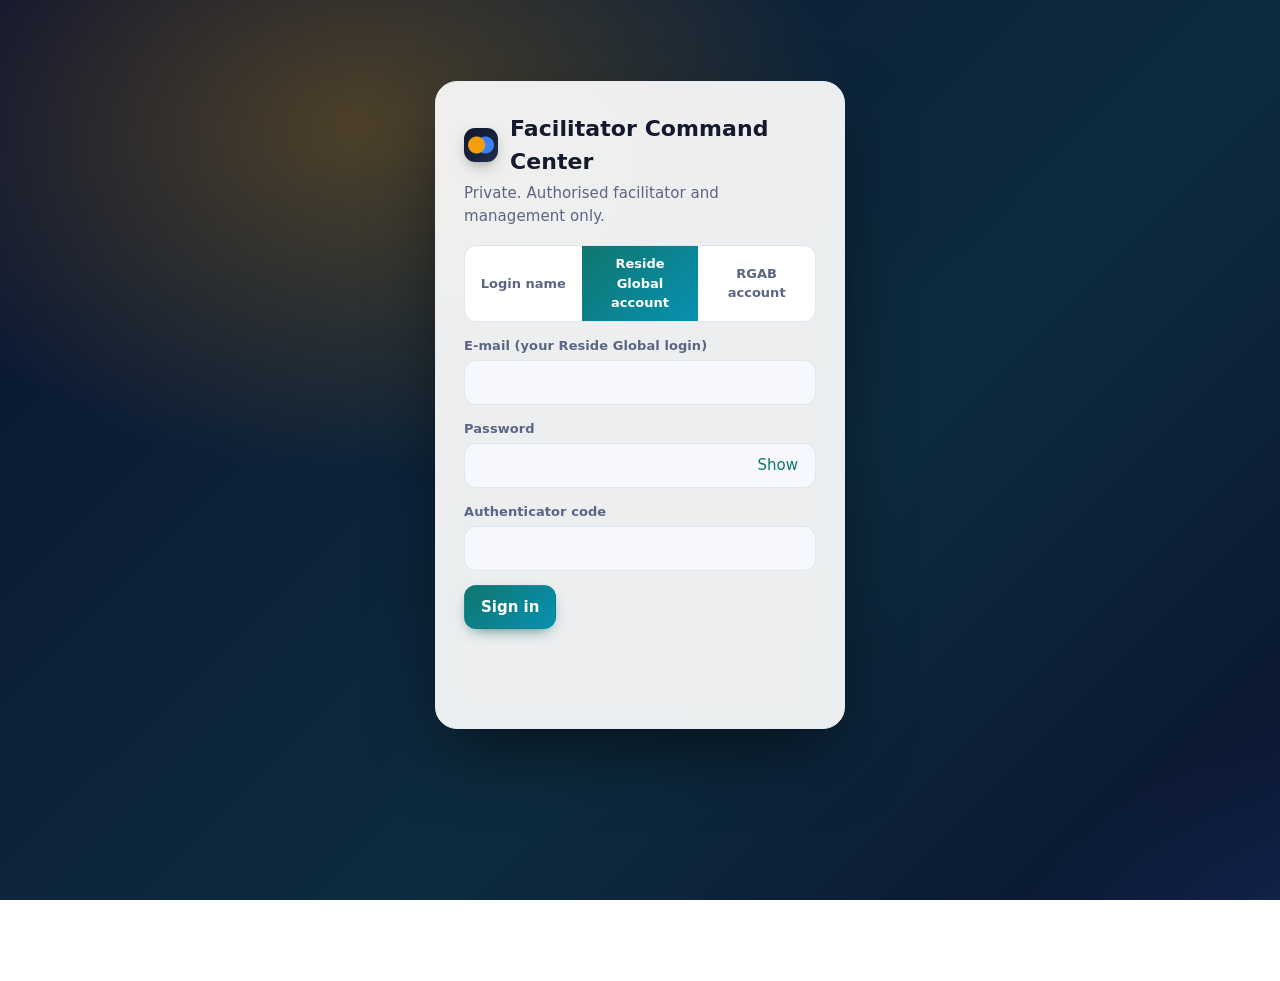
==== commit 22162a7d: "Remove the booking backup plan link from the Command Center screens Co-Authored-By: Claude Sonnet 5." ====
--- a/index.html
+++ b/index.html
@@ -11,7 +11,6 @@
 </head>
 <body>
 <div id="app" aria-live="polite"></div>
-<footer class="booking-backup-access" aria-label="Booking continuity"><a href="booking-backup.html">Calendar unavailable? Open the booking backup plan</a></footer>
 <noscript>This application needs JavaScript.</noscript>
 <script src="config.js"></script>
 <script src="app.js"></script>
--- a/app.css
+++ b/app.css
@@ -126,9 +126,25 @@
 .notice-f { display: flex; justify-content: space-between; align-items: center; gap: 10px; flex-wrap: wrap; }
 .watermark { position: fixed; inset: 0; z-index: 20; pointer-events: none; display: grid; grid-template-columns: repeat(3, 1fr); align-content: space-around; overflow: hidden; opacity: .16; }
 .watermark span { transform: rotate(-24deg); font: 800 20px/1.2 Segoe UI, system-ui, sans-serif; color: #111; text-align: center; white-space: nowrap; padding: 26px 0; }
-.gate { position: fixed; inset: 0; z-index: 5000; background: #050a1ae6; display: grid; place-items: center; padding: 20px; }
-.gate-box { background: var(--panel, #fff); border-radius: 16px; padding: 22px 26px; max-width: 640px; max-height: 90vh; overflow: auto; box-shadow: 0 30px 80px #000a; border-top: 8px solid var(--warn, #b45309); }
-body.gated { overflow: hidden; }
+/* Mandatory notices use a fixed viewport; only the message scrolls. */
+.gate { position: fixed; inset: 0; z-index: 5000; box-sizing: border-box; height: 100vh; height: 100dvh; display: grid; place-items: center; padding: max(12px, env(safe-area-inset-top)) max(12px, env(safe-area-inset-right)) max(12px, env(safe-area-inset-bottom)) max(12px, env(safe-area-inset-left)); background: #050a1ad9; overscroll-behavior: contain; isolation: isolate; }
+.gate .gate-box { box-sizing: border-box; width: min(100%, 720px); min-width: 0; min-height: 0; max-height: 100%; display: flex; flex-direction: column; overflow: hidden; margin: 0; padding: clamp(14px, 3vw, 28px); gap: 14px; background: var(--panel, #fff); color: var(--fg, #172033); border: 1px solid var(--line, #d6deea); border-top: 5px solid var(--warn, #b45309); border-radius: 18px; box-shadow: 0 24px 90px #0008; overflow-wrap: anywhere; }
+.gate .gate-header { flex: 0 0 auto; min-width: 0; }
+.gate .gate-eyebrow { color: var(--warn, #92400e); font-size: 12px; font-weight: 800; letter-spacing: .06em; text-transform: uppercase; margin-bottom: 10px; }
+.gate .gate-company { display: flex; align-items: center; gap: 6px; flex-wrap: wrap; margin-bottom: 8px; }
+.gate h2 { font-size: clamp(20px, 2.4vw, 28px); line-height: 1.2; margin: 0 0 10px; }
+.gate .gate-header .note { margin: 0; line-height: 1.45; }
+.gate .notice-scroll { box-sizing: border-box; flex: 1 1 auto; min-height: 48px; max-height: min(48vh, 500px); max-height: min(48dvh, 500px); overflow: auto; overscroll-behavior: contain; scrollbar-gutter: stable; border: 1px solid var(--line, #d6deea); border-radius: 10px; padding: 14px 16px; margin: 0; background: var(--panel2, #f8fafc); line-height: 1.65; }
+.gate .notice-b { margin: 0; white-space: pre-wrap; overflow-wrap: anywhere; }
+.gate .gate-footer { flex: 0 0 auto; display: grid; gap: 10px; }
+.gate .gate-footer .note, .gate .gate-error { margin: 0; }
+.gate .gate-error:empty { display: none; }
+.gate .gate-footer .btn { justify-self: end; min-height: 44px; min-width: 180px; }
+.gate .gate-footer .btn:disabled { opacity: .6; cursor: not-allowed; }
+.gate :focus-visible { outline: 3px solid var(--focus, #0891b2); outline-offset: 3px; }
+body.gated { overflow: hidden; overscroll-behavior: none; }
+@media (max-width: 480px), (max-height: 600px) { .gate .gate-box { gap: 10px; padding: 14px; border-radius: 12px; } .gate .gate-footer .btn { width: 100%; justify-self: stretch; } .gate .gate-header .note { font-size: 12px; } .gate .gate-eyebrow { margin-bottom: 6px; font-size: 11px; } .gate h2 { font-size: 20px; margin-bottom: 6px; } .gate .notice-scroll { padding: 10px; } }
+@media (prefers-reduced-motion: reduce) { .gate, .gate * { scroll-behavior: auto !important; animation: none !important; transition: none !important; } }
 .ask-dialog { border: 0; border-radius: 16px; padding: 20px 24px; min-width: min(560px, 92vw); box-shadow: 0 30px 80px #000a; }
 .ask-dialog::backdrop { background: #050a1acc; }
 .slotbox { display: flex; flex-wrap: wrap; gap: 8px; margin: 10px 0; max-height: 260px; overflow: auto; }
@@ -310,3 +326,231 @@
 .workflow-steps p { margin: 6px 0 0; overflow-wrap: anywhere; }
 .mail-status { padding: 12px; border-left: 4px solid var(--focus); background: var(--panel2); margin-block: 10px; overflow-wrap: anywhere; }
 .interview-workflow .chip { white-space: normal; }
+
+/* The command desk: color identifies the company or state, words carry meaning.
+   System fonts, local CSS and composited motion keep the interface lightweight. */
+:root {
+  --desk-ink: #15233d; --desk-teal: #087c78; --desk-violet: #6552bb;
+  --desk-teal-soft: #e4f6f1; --desk-violet-soft: #f0edff;
+  --desk-amber-soft: #fff5df; --desk-blue-soft: #eaf1ff;
+}
+.topbar { background: linear-gradient(112deg, #12243f, #173b51 58%, #205064); color: #fff; border-bottom-color: #346278; box-shadow: 0 7px 26px #15233d26; }
+.topbar h1 { font-size: clamp(17px, 1.2vw, 21px); letter-spacing: -.025em; }
+.topbar .badge { background: #ffffff13; color: #e7f5ff; border-color: #ffffff38; }
+.topbar .btn.secondary { color: #fff; background: #ffffff10; border-color: #ffffff40; }
+.topbar .btn.secondary:hover { background: #ffffff24; }
+main, nav.tabs { max-width: 1600px; }
+nav.tabs { gap: 5px; padding-top: 18px; padding-bottom: 8px; }
+nav.tabs button { position: relative; min-height: 42px; padding-inline: 15px; border-radius: 12px; }
+nav.tabs button[aria-selected="true"] { background: var(--desk-ink); color: #fff; border-color: var(--desk-ink); box-shadow: 0 5px 12px #15233d25; }
+nav.tabs button[aria-selected="true"]::after { bottom: 0; left: 14px; right: 14px; height: 3px; background: #52dbc5; }
+.card { border-color: color-mix(in srgb, var(--line) 90%, #b4c2da); }
+.toolbar { padding: 13px; border: 1px solid var(--line); border-radius: 16px; background: var(--panel); box-shadow: 0 3px 12px #15233d06; }
+.toolbar > * { min-width: 0; }
+.toolbar .seg, .toolbar .btn { flex-shrink: 0; }
+.toolbar .title { flex: 1 1 220px; letter-spacing: -.025em; }
+.toolbar input[type="search"] { flex: 1 1 180px; }
+.stats { gap: 14px; }
+.stat { min-height: 112px; padding: 17px 20px 15px; border-radius: 18px; isolation: isolate; }
+.stat::before { width: 5px; }
+.stat::after { content: ""; position: absolute; width: 90px; height: 90px; right: -18px; top: -15px; border: 16px solid currentColor; border-radius: 50%; opacity: .045; z-index: -1; }
+.stat .num { font-size: clamp(30px, 2.4vw, 39px); line-height: 1.12; }
+.stat .lbl { display: block; margin-top: 7px; font-size: 11px; letter-spacing: .065em; color: inherit; opacity: .82; }
+.stat.s-ALL { background: var(--desk-teal-soft); color: #075f58; border-color: #b4e3d9; }
+.stat.s-RGOS { background: var(--desk-amber-soft); color: #934600; border-color: #f1d599; }
+.stat.s-RGAB { background: var(--desk-blue-soft); color: #1b48a3; border-color: #c2d6fc; }
+.stat.s-ATT { background: var(--desk-violet-soft); color: #5a3f9e; border-color: #d6cdf9; }
+.stat[aria-pressed="true"] { box-shadow: inset 0 0 0 1px currentColor, 0 6px 16px #15233d12; }
+.stat[aria-pressed="true"]::before { width: 7px; }
+.seg { box-shadow: none; }
+.dayrow { border-color: var(--line); }
+.ev { min-height: 76px; padding: 14px 16px; border-radius: 13px; }
+.ev.RGOS { background: linear-gradient(110deg, var(--rgos-bg), var(--panel) 84%); border-left-width: 5px; }
+.ev.RGAB { background: linear-gradient(110deg, var(--rgab-bg), var(--panel) 84%); border-left-width: 5px; }
+.ev .l1 { gap: 9px; }
+.ev .l1 > strong { font-size: 14px; font-variant-numeric: tabular-nums; }
+.ev .chips { margin-top: 9px; gap: 5px; }
+.chip { border-radius: 7px; font-size: 11px; padding: 3px 7px; background: var(--panel); border-color: color-mix(in srgb, var(--line) 70%, transparent); }
+.chip.ok { background: color-mix(in srgb, var(--ok) 9%, var(--panel)); }
+.chip.bad { background: color-mix(in srgb, var(--bad) 8%, var(--panel)); }
+.chip.warn { background: color-mix(in srgb, var(--warn) 9%, var(--panel)); }
+.ev.not_completed, .status-not_completed { border-style: dashed; border-color: #aa6527; }
+.month .cell.today { box-shadow: inset 0 0 0 2px var(--desk-teal); }
+.drawer { width: min(640px, 100vw); padding: 22px; background: linear-gradient(180deg, color-mix(in srgb, var(--brand2) 4%, var(--panel)), var(--panel) 240px); }
+.drawer > #drawer-close { margin-left: auto; display: block; min-height: 40px; }
+.drawer h2 { font-size: clamp(21px, 2vw, 26px); line-height: 1.23; letter-spacing: -.035em; }
+.drawer > .kv { grid-template-columns: minmax(105px, .85fr) minmax(0, 1.65fr); padding: 16px; row-gap: 11px; }
+.kv dd, .kv dt, .timeline li { min-width: 0; overflow-wrap: anywhere; }
+.drawer .kv:focus, .drawer .gradecard:focus { outline: 3px solid var(--focus); outline-offset: 3px; }
+.nextstep { border: 1px solid #b4e3d9; border-left: 5px solid #079780; background: var(--desk-teal-soft); color: #07564f; border-radius: 12px; padding: 15px; line-height: 1.6; font-weight: 600; }
+.mail-status { border-radius: 12px; border: 1px solid #c2d6fc; border-left: 5px solid #3978dc; background: var(--desk-blue-soft); color: #214573; }
+.mail-status .note { color: inherit; }
+.interview-workflow {
+  --route-accent: #2161c0; --route-soft: #edf4ff;
+  padding: 0; margin-block: 22px; overflow: hidden;
+  border: 1px solid color-mix(in srgb, var(--route-accent) 28%, var(--line));
+  box-shadow: 0 8px 26px -10px color-mix(in srgb, var(--route-accent) 24%, transparent);
+}
+.workflow-RGOS { --route-accent: #a34d07; --route-soft: #fff5e6; }
+.workflow-RGAB { --route-accent: #245cba; --route-soft: #edf3ff; }
+.workflow-intro { padding: 20px 20px 17px; background: linear-gradient(120deg, var(--route-soft), var(--panel)); border-top: 5px solid var(--route-accent); }
+.workflow-eyebrow { display: block; color: var(--route-accent); font-size: 10px; font-weight: 800; letter-spacing: .12em; margin-bottom: 8px; }
+.workflow-intro h3 { margin: 0; font-size: clamp(20px, 2vw, 24px); letter-spacing: -.04em; line-height: 1.2; }
+.workflow-current { margin: 10px 0 7px; color: var(--fg); font-weight: 650; line-height: 1.5; }
+.workflow-intro .note { margin: 0; font-size: 12px; line-height: 1.65; }
+.interview-workflow > .workflow-warning { margin: 12px 16px; background: color-mix(in srgb, var(--warn) 8%, var(--panel)); font-size: 12px; }
+.workflow-steps { list-style: none; padding: 0 14px 14px; margin: 0; display: grid; gap: 7px; }
+.workflow-steps > .workflow-step { padding: 0; border: 1px solid var(--line); border-radius: 12px; background: var(--panel); overflow: hidden; }
+.workflow-steps > .workflow-step:last-child { border-bottom: 1px solid var(--line); }
+.workflow-step summary { display: grid; grid-template-columns: 34px minmax(0, 1fr) 18px; gap: 10px; align-items: center; padding: 13px 12px; cursor: pointer; list-style: none; min-height: 68px; }
+.workflow-step summary::-webkit-details-marker { display: none; }
+.workflow-step summary::marker { content: ""; }
+.workflow-step summary:hover { background: var(--panel2); }
+.workflow-step-number { display: grid; place-items: center; width: 34px; height: 34px; background: var(--panel2); color: var(--muted); border: 1px solid var(--line); border-radius: 11px; font-size: 12px; font-weight: 800; font-variant-numeric: tabular-nums; }
+.workflow-step-heading { display: grid; justify-items: start; gap: 5px; min-width: 0; }
+.workflow-step-heading strong { font-size: 12.5px; line-height: 1.45; font-weight: 650; overflow-wrap: anywhere; }
+.workflow-state { display: inline-block; max-width: 100%; padding: 2px 6px; background: var(--panel2); color: var(--muted); border-radius: 5px; font-size: 10px; font-weight: 650; line-height: 1.4; overflow-wrap: anywhere; }
+.workflow-chevron { color: var(--muted); font-size: 20px; font-weight: 400; text-align: center; }
+.workflow-step details[open] .workflow-chevron { transform: rotate(45deg); }
+.workflow-step-content { padding: 0 15px 15px 56px; }
+.workflow-step-content .note { color: var(--fg); font-size: 12px; line-height: 1.65; }
+.workflow-jump { margin-top: 12px; min-height: 36px; padding: 7px 10px; font-size: 11px; border-color: color-mix(in srgb, var(--route-accent) 32%, var(--line)); }
+.workflow-jump-message { color: var(--muted); font-size: 11px; }
+.workflow-jump-message:empty { display: none; }
+.workflow-step.is-current { border-color: var(--route-accent); box-shadow: inset 3px 0 var(--route-accent); }
+.workflow-step.is-current .workflow-step-number { background: var(--route-accent); color: #fff; border-color: var(--route-accent); }
+.workflow-step.is-current .workflow-state { background: var(--route-soft); color: var(--route-accent); }
+.workflow-step.is-recorded .workflow-step-number { background: var(--desk-teal-soft); border-color: #b3ded2; color: #086352; }
+.workflow-step.is-recorded .workflow-state { background: var(--desk-teal-soft); color: #086352; }
+.workflow-step.is-attention .workflow-step-number { background: var(--desk-amber-soft); color: #925200; border-color: #e4c898; }
+.workflow-step.is-attention .workflow-state { background: var(--desk-amber-soft); color: #925200; }
+.workflow-step.is-guided:not(.is-current) { border-color: color-mix(in srgb, var(--route-accent) 38%, var(--line)); }
+.workflow-step.is-guided > details[open] > summary { background: var(--route-soft); }
+.btn { min-height: 42px; }
+.btn.locked, .btn.locked:disabled { color: var(--muted); border-color: color-mix(in srgb, var(--muted) 60%, var(--line)); }
+.btn.next, .btn.next:not(:disabled) { outline-color: #05956b; }
+input, select, textarea, dialog { max-width: 100%; }
+.grid2 { grid-template-columns: repeat(auto-fit, minmax(min(100%, 330px), 1fr)); }
+@media (prefers-color-scheme: dark) {
+  :root { --desk-ink: #284970; --desk-teal-soft: #123c38; --desk-violet-soft: #2e264c; --desk-amber-soft: #3c2d16; --desk-blue-soft: #192f55; }
+  .stat.s-ALL, .nextstep { color: #9befdb; border-color: #296354; }
+  .stat.s-RGOS { color: #ffcd87; border-color: #70502a; }
+  .stat.s-RGAB, .mail-status { color: #b4cfff; border-color: #375781; }
+  .stat.s-ATT { color: #d1b9ff; border-color: #5b4681; }
+  .workflow-RGOS { --route-accent: #ffbd73; --route-soft: #352719; }
+  .workflow-RGAB { --route-accent: #9cbfff; --route-soft: #1a2c4c; }
+  .workflow-step.is-current .workflow-step-number { color: #10243b; }
+  .workflow-step.is-recorded .workflow-step-number, .workflow-step.is-recorded .workflow-state { color: #9befdb; border-color: #296354; }
+  .workflow-step.is-attention .workflow-step-number, .workflow-step.is-attention .workflow-state { color: #ffcd87; border-color: #70502a; }
+}
+@media (max-width: 720px) {
+  .topbar { gap: 8px; }
+  .topbar h1 { width: 100%; margin-bottom: 3px; }
+  .topbar .badge { margin-right: auto; }
+  .topbar .btn { padding: 7px 11px; min-height: 38px; }
+  nav.tabs { flex-wrap: nowrap; overflow-x: auto; scrollbar-width: thin; padding-bottom: 12px; }
+  nav.tabs button { flex: 0 0 auto; font-size: 12px; min-height: 40px; }
+  .stats { grid-template-columns: repeat(2, minmax(0,1fr)); gap: 9px; }
+  .stat { min-height: 98px; padding: 13px 13px 12px; }
+  .stat .num { font-size: 30px; }
+  .stat .lbl { font-size: 9px; }
+  .toolbar { padding: 10px; gap: 8px; }
+  .toolbar .btn { padding: 8px 11px; }
+  .toolbar .title { flex-basis: 100%; order: -1; font-size: 16px; margin: 0 0 3px; }
+  .toolbar input[type="date"], .toolbar .seg { max-width: 100%; }
+  .toolbar .seg button { padding-inline: 11px; }
+  .drawer { padding: 16px 12px; }
+  .drawer > .kv { grid-template-columns: minmax(85px,.9fr) minmax(0,1.1fr); padding: 12px; gap: 9px; }
+  .drawer .kv dt { font-size: 11px; }
+  .drawer .kv dd { font-size: 12px; }
+  .drawer h2 { margin-top: 16px; }
+  .workflow-intro { padding: 18px 15px 15px; }
+  .workflow-steps { padding-inline: 9px; }
+  .workflow-step summary { grid-template-columns: 30px minmax(0,1fr) 14px; gap: 8px; padding: 11px 9px; }
+  .workflow-step-number { width: 30px; height: 32px; border-radius: 9px; }
+  .workflow-step-content { padding: 0 12px 13px 47px; }
+  .workflow-step-heading strong { font-size: 12px; }
+  .workflow-jump { white-space: normal; max-width: 100%; text-align: left; }
+}
+@media (prefers-reduced-motion: no-preference) {
+  .workflow-chevron { transition: transform .18s ease; }
+  .workflow-step details[open] .workflow-step-content { animation: guide-reveal .18s ease-out both; }
+  @keyframes guide-reveal { from { opacity: 0; transform: translateY(-3px); } to { opacity: 1; transform: none; } }
+  .workflow-step summary, .workflow-jump { transition: background-color .15s ease, border-color .15s ease; }
+}
+@media (prefers-reduced-motion: reduce) {
+  html { scroll-behavior: auto; }
+  *, *::before, *::after { animation: none !important; transition: none !important; scroll-behavior: auto !important; }
+}
+.workflow-overview { padding: 21px; margin-bottom: 20px; border: 1px solid #c7dfe7; border-radius: 19px; background: linear-gradient(112deg, #edf9f6, #f2f3ff 72%, #faf3ff); box-shadow: 0 5px 20px #15233d09; }
+.workflow-overview-header { display: flex; flex-wrap: wrap; align-items: center; gap: 18px; justify-content: space-between; }
+.workflow-overview-header > div:first-child { flex: 1 1 350px; min-width: 0; }
+.workflow-overview-eyebrow { font-size: 10px; font-weight: 800; letter-spacing: .12em; color: #08645e; }
+.workflow-overview h2 { margin: 3px 0 5px; font-size: clamp(22px,2vw,27px); line-height: 1.2; letter-spacing: -.035em; }
+.workflow-overview-header p { margin: 0; font-size: 12px; color: var(--muted); max-width: 66ch; }
+.workflow-overview-actions { display: flex; flex-wrap: wrap; align-items: center; gap: 8px; }
+.workflow-overview-actions .btn { font-size: 12px; display: inline-flex; align-items: center; justify-content: center; text-decoration: none; min-height: 42px; }
+.workflow-overview-stages { display: grid; grid-template-columns: repeat(6,minmax(0,1fr)); list-style: none; padding: 0; margin: 19px 0 0; gap: 8px; }
+.workflow-overview-stages li { display: flex; align-items: center; gap: 9px; min-width: 0; padding: 10px 9px; border: 1px solid #d4e5e3; background: #ffffffc4; border-radius: 11px; color: #263955; font-size: 11px; font-weight: 650; line-height: 1.45; }
+.workflow-overview-number { display: grid; place-items: center; flex: none; width: 27px; height: 29px; border-radius: 8px; background: #daf1ec; color: #076158; font-size: 11px; font-weight: 800; }
+.workflow-overview-stages li:nth-child(2) .workflow-overview-number { background: #e0ebff; color: #214e9d; }
+.workflow-overview-stages li:nth-child(3) .workflow-overview-number { background: #eee6ff; color: #654093; }
+.workflow-overview-stages li:nth-child(4) .workflow-overview-number { background: #e5e8ff; color: #454b9c; }
+.workflow-overview-stages li:nth-child(5) .workflow-overview-number { background: #fff0d4; color: #8c5200; }
+.workflow-overview-stages li:nth-child(6) .workflow-overview-number { background: #fae5f0; color: #943d70; }
+.workflow-overview-message { font-size: 12px; color: var(--muted); margin: 11px 0 0; }
+.workflow-overview-message:empty { display: none; }
+@media (max-width: 1024px) { .workflow-overview-stages { grid-template-columns: repeat(3,minmax(0,1fr)); } }
+@media (max-width: 540px) { .workflow-overview { padding: 16px 13px; } .workflow-overview-stages { grid-template-columns: repeat(2,minmax(0,1fr)); gap: 7px; margin-top: 15px; } .workflow-overview-actions { width: 100%; } .workflow-overview-actions .btn { flex: 1 1 140px; } .workflow-overview-header { gap: 14px; } .workflow-overview-stages li { padding: 9px 7px; font-size: 10px; gap: 7px; } }
+@media (prefers-color-scheme: dark) { .workflow-overview { background: linear-gradient(112deg,#173434,#212c46 72%,#2c263f); border-color: #355160; } .workflow-overview-eyebrow { color: #9befdb; } .workflow-overview-stages li { background: #121e32c9; color: #d9e7fa; border-color: #385165; } }
+/* Explicit notification inbox: native modal focus containment, company-scoped feed. */
+#notifications-btn.has-unread { background: #ddf9f2; color: #074f46; border-color: #5cd4b7; }
+.floating-updates { position: fixed; right: max(16px, env(safe-area-inset-right)); bottom: max(18px, env(safe-area-inset-bottom)); z-index: 30; min-height: 52px; max-width: calc(100vw - 32px); padding: 12px 20px; border: 1px solid #56c9b7; border-radius: 999px; color: #fff; background: #0b655e; box-shadow: 0 8px 28px #102a4340; white-space: normal; }
+.floating-updates:focus-visible { outline: 3px solid #1686c5; outline-offset: 4px; }
+.floating-updates > span { display: block; }
+.floating-live-state { font-size: 11px; font-weight: 600; margin-top: 3px; }
+.floating-live-state::before { content: ''; display: inline-block; width: 6px; height: 6px; border-radius: 50%; background: currentColor; margin-right: 5px; vertical-align: 1px; }
+.drawer { padding-bottom: 108px; }
+.booking-backup-access { padding-bottom: 100px; }
+.notification-filters { display: flex; flex-wrap: wrap; gap: 8px; margin-top: 12px; }
+.notification-filters [aria-pressed=true] { color: #fff; background: #0b655e; border-color: #0b655e; }
+@media (min-width: 1200px) { body:has(.drawer) .floating-updates { right: calc(640px + 18px); } }
+nav.tabs button:focus-visible { outline: 3px solid #0b8eaa; outline-offset: 2px; }
+nav.tabs button:hover { background: #e0f4ef; color: #17463f; border-color: #8ac9bc; }
+nav.tabs button[aria-selected=true] { background: linear-gradient(110deg, #172741, #175a62); color: #fff; border-color: #276775; }
+@media (min-width: 960px) { nav.tabs button[aria-selected=true]::after { top: 10px; bottom: 10px; height: auto; left: 0; right: auto; width: 4px; border-radius: 3px; background: #52dbc5; } }
+@media (prefers-reduced-motion: no-preference) {
+  nav.tabs button { transition: background-color .16s ease, color .16s ease, border-color .16s ease, transform .16s ease; }
+  nav.tabs button:hover { transform: translateY(-1px); }
+}
+@media (min-width: 960px) and (prefers-reduced-motion: no-preference) { nav.tabs button:hover { transform: translateX(3px); } }
+.notifications-dialog { width: min(640px, calc(100vw - 24px)); max-height: min(82dvh, 860px); margin: auto; padding: clamp(16px, 3vw, 28px); border: 1px solid #c6d8e6; border-radius: 20px; background: #fff; color: #142c44; box-shadow: 0 24px 80px #102a4350; overflow: auto; box-sizing: border-box; }
+.notifications-dialog::backdrop { background: #102a4380; }
+.notification-dialog-heading, .notification-heading, .notification-actions { display: flex; align-items: center; gap: 10px; flex-wrap: wrap; }
+.notification-dialog-heading { justify-content: space-between; }
+.notification-dialog-heading h2 { margin: 0; font-size: clamp(21px, 4vw, 28px); }
+.notification-list { display: grid; gap: 12px; margin-top: 16px; }
+.notification-item { padding: 16px; border: 1px solid #b9d6e8; border-left: 4px solid #148577; border-radius: 12px; background: #f0faf7; overflow-wrap: anywhere; }
+.notification-item.is-read { background: #f5f8fb; border-left-color: #7f93a5; }
+.notification-heading h3 { margin: 0; font-size: 16px; line-height: 1.4; }
+.notifications-dialog .btn { min-height: 44px; white-space: normal; }
+.notification-actions { margin-top: 12px; }
+.interview-updates-waiting { padding: 12px 16px; border: 1px solid #bb8b2f; border-radius: 12px; background: #fff3cf; color: #65400d; margin: 12px; }
+.interview-updates-waiting p { margin: 0 0 8px; line-height: 1.5; }
+.notification-explanation { font-size: 14px; line-height: 1.55; }
+.notifications-dialog .note { line-height: 1.5; color: #4a6176; }
+@media (max-width: 430px) { .notification-actions .btn { flex: 1 1 100%; } .notification-dialog-heading > .btn { margin-left: auto; } }
+@media (prefers-color-scheme: dark) {
+  .notifications-dialog { background: #112338; color: #e7f2fa; border-color: #3b566d; }
+  .notification-item { background: #163b3a; border-color: #3c6968; border-left-color: #60d9bd; }
+  .notification-item.is-read { background: #1c3045; border-left-color: #8ba3b9; }
+  .notifications-dialog .note { color: #c0d1df; }
+}
+
+.notification-operational { border-left-color: #b77811; }
+.operational-guidance { font-size: 14px; line-height: 1.55; }
+.operational-guidance h4 { margin: 12px 0 6px; }
+.operational-guidance ol { padding-left: 22px; }
+.operational-guidance li { margin-bottom: 8px; }
+.dupwarn { margin: 10px 0; padding: 10px 14px; border: 2px solid #b91c1c; border-radius: 10px; background: #fef2f2; color: #7f1d1d; }
+.dupwarn ul { margin: 6px 0 6px 18px; }
